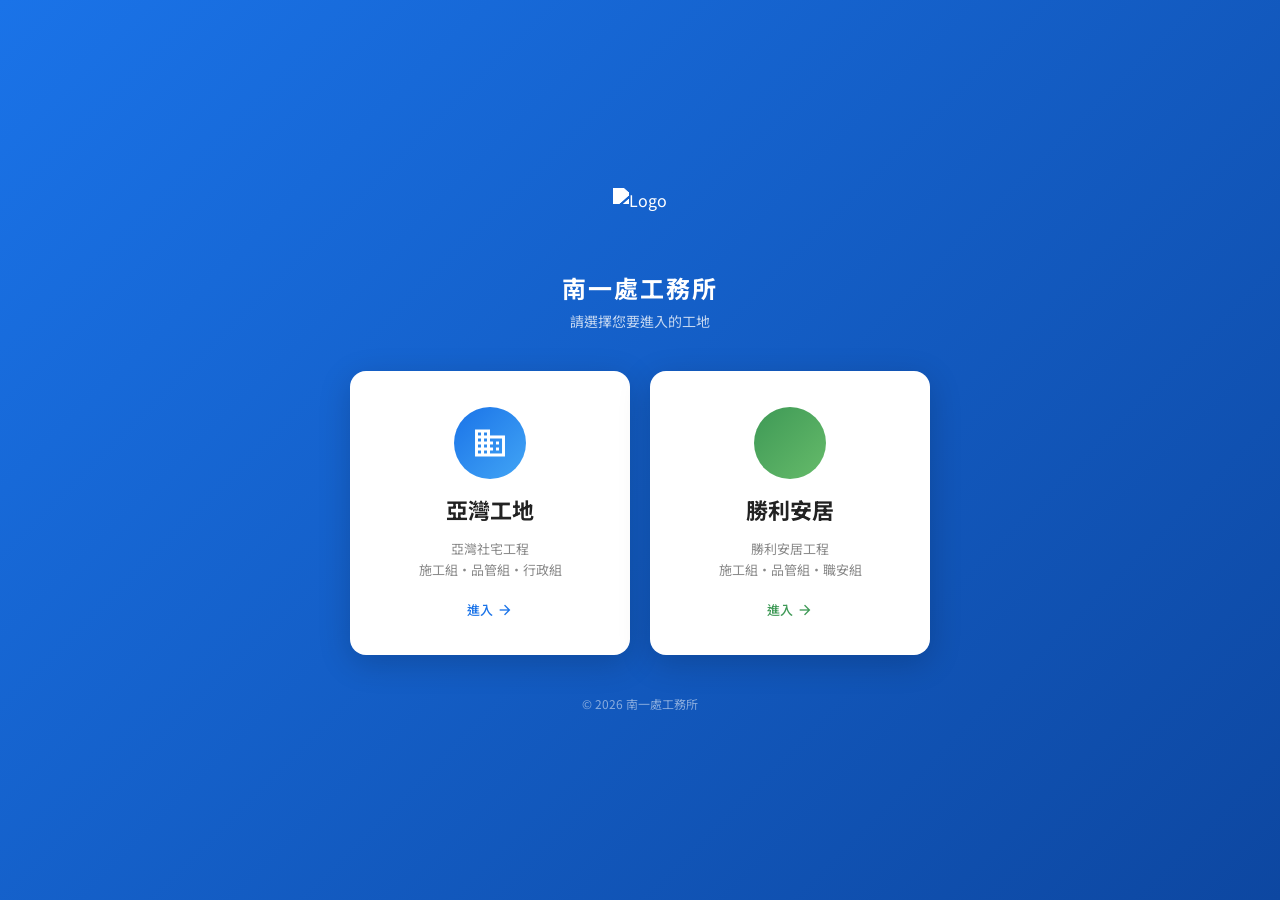
==== index.html.html @ 16f4b0c2 "Add files via upload" ====
<!DOCTYPE html>
<html lang="zh-TW">
<head>
  <meta charset="UTF-8">
  <meta name="viewport" content="width=device-width, initial-scale=1.0">
  <title>南一處工務所</title>
  <link href="https://fonts.googleapis.com/icon?family=Material+Icons" rel="stylesheet">
  <link href="https://fonts.googleapis.com/css2?family=Noto+Sans+TC:wght@400;500;700&display=swap" rel="stylesheet">
  <style>
    * { margin: 0; padding: 0; box-sizing: border-box; font-family: 'Noto Sans TC', sans-serif; }
    body {
      background: linear-gradient(135deg, #1a73e8 0%, #0d47a1 100%);
      min-height: 100vh;
      display: flex;
      flex-direction: column;
      align-items: center;
      justify-content: center;
      padding: 20px;
    }
    .logo-wrap {
      display: flex;
      flex-direction: column;
      align-items: center;
      margin-bottom: 40px;
    }
    .logo-wrap img {
      height: 70px;
      margin-bottom: 12px;
      filter: brightness(0) invert(1);
    }
    .logo-wrap h1 { color: white; font-size: 24px; font-weight: 700; letter-spacing: 2px; }
    .logo-wrap p { color: rgba(255,255,255,0.75); font-size: 14px; margin-top: 6px; }
    .card-container {
      display: flex;
      gap: 20px;
      flex-wrap: wrap;
      justify-content: center;
      width: 100%;
      max-width: 700px;
    }
    .entry-card {
      background: white;
      border-radius: 16px;
      padding: 36px 28px;
      width: 280px;
      text-align: center;
      text-decoration: none;
      color: #333;
      box-shadow: 0 8px 32px rgba(0,0,0,0.18);
      transition: transform 0.25s, box-shadow 0.25s;
      cursor: pointer;
      display: flex;
      flex-direction: column;
      align-items: center;
      gap: 14px;
    }
    .entry-card:hover { transform: translateY(-8px); box-shadow: 0 16px 40px rgba(0,0,0,0.25); }
    .entry-card .icon-wrap {
      width: 72px; height: 72px;
      border-radius: 50%;
      display: flex; align-items: center; justify-content: center;
    }
    .entry-card.yawan .icon-wrap { background: linear-gradient(135deg, #1a73e8, #42a5f5); }
    .entry-card.shengli .icon-wrap { background: linear-gradient(135deg, #3e9956, #66bb6a); }
    .entry-card .icon-wrap i { font-size: 36px; color: white; }
    .entry-card h2 { font-size: 22px; font-weight: 700; color: #222; }
    .entry-card p { font-size: 13px; color: #888; line-height: 1.6; }
    .entry-card .arrow {
      margin-top: 6px; font-size: 13px; font-weight: 500;
      display: flex; align-items: center; gap: 4px;
    }
    .entry-card.yawan .arrow { color: #1a73e8; }
    .entry-card.shengli .arrow { color: #3e9956; }
    .footer { margin-top: 40px; color: rgba(255,255,255,0.5); font-size: 12px; }
    @media (max-width: 600px) {
      .entry-card { width: 100%; max-width: 340px; }
      .logo-wrap h1 { font-size: 20px; }
    }
  </style>
</head>
<body>
  <div class="logo-wrap">
    <img src="https://i.postimg.cc/ZKWfsQD9/Logo-02-0.png" alt="Logo">
    <h1>南一處工務所</h1>
    <p>請選擇您要進入的工地</p>
  </div>
  <div class="card-container">
    <a href="yawan.html" class="entry-card yawan">
      <div class="icon-wrap"><i class="material-icons">domain</i></div>
      <h2>亞灣工地</h2>
      <p>亞灣社宅工程<br>施工組・品管組・行政組</p>
      <div class="arrow"><span>進入</span><i class="material-icons" style="font-size:16px;">arrow_forward</i></div>
    </a>
    <a href="shengli.html" class="entry-card shengli">
      <div class="icon-wrap"><i class="material-icons">apartment</i></div>
      <h2>勝利安居</h2>
      <p>勝利安居工程<br>施工組・品管組・職安組</p>
      <div class="arrow"><span>進入</span><i class="material-icons" style="font-size:16px;">arrow_forward</i></div>
    </a>
  </div>
  <div class="footer">© 2026 南一處工務所</div>
</body>
</html>
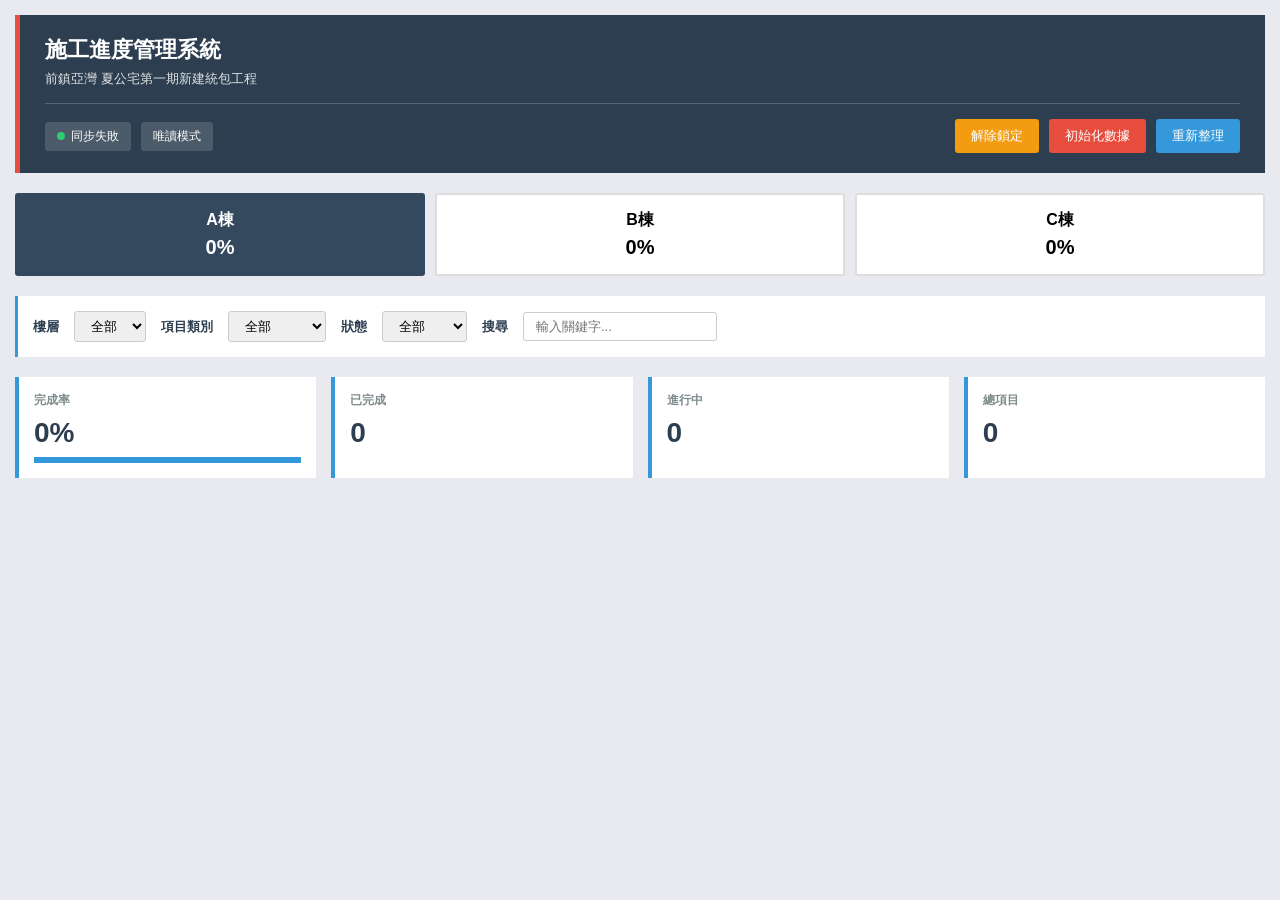
==== commit 49c4f43d: "Update index.html.html" ====
--- a/index.html.html
+++ b/index.html.html
@@ -3,101 +3,1125 @@
 <head>
   <meta charset="UTF-8">
   <meta name="viewport" content="width=device-width, initial-scale=1.0">
-  <title>南一處工務所</title>
-  <link href="https://fonts.googleapis.com/icon?family=Material+Icons" rel="stylesheet">
-  <link href="https://fonts.googleapis.com/css2?family=Noto+Sans+TC:wght@400;500;700&display=swap" rel="stylesheet">
+  <title>施工進度管理系統</title>
   <style>
-    * { margin: 0; padding: 0; box-sizing: border-box; font-family: 'Noto Sans TC', sans-serif; }
+    * {
+      margin: 0;
+      padding: 0;
+      box-sizing: border-box;
+    }
+
     body {
-      background: linear-gradient(135deg, #1a73e8 0%, #0d47a1 100%);
-      min-height: 100vh;
+      font-family: 'Microsoft JhengHei', 'Segoe UI', Arial, sans-serif;
+      background: #e8eaf0;
+      padding: 15px;
+      font-size: 14px;
+    }
+
+    .header {
+      background: #2c3e50;
+      color: white;
+      padding: 20px 25px;
+      margin-bottom: 20px;
+      border-left: 5px solid #e74c3c;
+    }
+
+    .header h1 {
+      font-size: 22px;
+      margin-bottom: 5px;
+      font-weight: 600;
+    }
+
+    .header p {
+      opacity: 0.85;
+      font-size: 13px;
+    }
+
+    .header-controls {
+      display: flex;
+      justify-content: space-between;
+      align-items: center;
+      flex-wrap: wrap;
+      gap: 10px;
+      margin-top: 15px;
+      padding-top: 15px;
+      border-top: 1px solid rgba(255,255,255,0.2);
+    }
+
+    .sync-status {
+      background: rgba(255,255,255,0.15);
+      padding: 6px 12px;
+      border-radius: 3px;
+      font-size: 12px;
+      display: flex;
+      align-items: center;
+      gap: 6px;
+    }
+
+    .sync-indicator {
+      width: 8px;
+      height: 8px;
+      border-radius: 50%;
+      background: #2ecc71;
+    }
+
+    .lock-status {
+      background: rgba(255,255,255,0.15);
+      padding: 6px 12px;
+      border-radius: 3px;
+      font-size: 12px;
+      display: flex;
+      align-items: center;
+      gap: 6px;
+    }
+
+    .btn {
+      padding: 8px 16px;
+      border: none;
+      border-radius: 3px;
+      font-size: 13px;
+      cursor: pointer;
+      transition: all 0.2s;
+      font-weight: 500;
+    }
+
+    .btn-primary {
+      background: #3498db;
+      color: white;
+    }
+
+    .btn-primary:hover {
+      background: #2980b9;
+    }
+
+    .btn-success {
+      background: #27ae60;
+      color: white;
+    }
+
+    .btn-success:hover {
+      background: #229954;
+    }
+
+    .btn-warning {
+      background: #f39c12;
+      color: white;
+    }
+
+    .btn-warning:hover {
+      background: #e67e22;
+    }
+
+    .btn-danger {
+      background: #e74c3c;
+      color: white;
+    }
+
+    .btn-danger:hover {
+      background: #c0392b;
+    }
+
+    .building-tabs {
+      display: grid;
+      grid-template-columns: repeat(3, 1fr);
+      gap: 10px;
+      margin-bottom: 20px;
+    }
+
+    .building-tab {
+      padding: 15px;
+      background: white;
+      border: 2px solid #ddd;
+      border-radius: 3px;
+      text-align: center;
+      cursor: pointer;
+      transition: all 0.2s;
+      font-size: 16px;
+      font-weight: 600;
+    }
+
+    .building-tab:hover {
+      border-color: #3498db;
+    }
+
+    .building-tab.active {
+      background: #34495e;
+      color: white;
+      border-color: #34495e;
+    }
+
+    .building-tab .progress-text {
+      font-size: 20px;
+      margin-top: 5px;
+      font-weight: 700;
+    }
+
+    .controls {
+      background: white;
+      padding: 15px;
+      margin-bottom: 20px;
+      border-left: 3px solid #3498db;
+      display: flex;
+      gap: 15px;
+      flex-wrap: wrap;
+      align-items: center;
+    }
+
+    .controls label {
+      font-weight: 600;
+      color: #2c3e50;
+      font-size: 13px;
+    }
+
+    .controls select, .controls input {
+      padding: 6px 12px;
+      border: 1px solid #ccc;
+      border-radius: 3px;
+      font-size: 13px;
+      outline: none;
+    }
+
+    .controls select:focus, .controls input:focus {
+      border-color: #3498db;
+    }
+
+    .stats-container {
+      display: grid;
+      grid-template-columns: repeat(auto-fit, minmax(180px, 1fr));
+      gap: 15px;
+      margin-bottom: 20px;
+    }
+
+    .stat-card {
+      background: white;
+      padding: 15px;
+      border-left: 4px solid #3498db;
+    }
+
+    .stat-card h3 {
+      color: #7f8c8d;
+      font-size: 12px;
+      margin-bottom: 8px;
+      font-weight: 600;
+      text-transform: uppercase;
+    }
+
+    .stat-card .number {
+      font-size: 28px;
+      font-weight: 700;
+      color: #2c3e50;
+    }
+
+    .progress-bar {
+      width: 100%;
+      height: 6px;
+      background: #ecf0f1;
+      margin-top: 8px;
+      overflow: hidden;
+    }
+
+    .progress-fill {
+      height: 100%;
+      background: #3498db;
+      transition: width 0.3s;
+    }
+
+    .units-grid {
+      display: grid;
+      grid-template-columns: repeat(auto-fill, minmax(320px, 1fr));
+      gap: 15px;
+      margin-bottom: 30px;
+    }
+
+    .unit-card {
+      background: white;
+      padding: 15px;
+      border-left: 4px solid #95a5a6;
+      transition: all 0.2s;
+    }
+
+    .unit-card:hover {
+      box-shadow: 0 2px 8px rgba(0,0,0,0.1);
+    }
+
+    .unit-header {
+      display: flex;
+      justify-content: space-between;
+      align-items: center;
+      margin-bottom: 12px;
+      padding-bottom: 10px;
+      border-bottom: 1px solid #ecf0f1;
+    }
+
+    .unit-title {
+      font-size: 15px;
+      font-weight: 600;
+      color: #2c3e50;
+    }
+
+    .unit-progress {
+      font-size: 18px;
+      font-weight: 700;
+      color: #3498db;
+    }
+
+    .checklist {
+      list-style: none;
+    }
+
+    .checklist li {
+      padding: 10px 0;
+      border-bottom: 1px solid #f5f5f5;
+    }
+
+    .checklist li:last-child {
+      border-bottom: none;
+    }
+
+    .item-row {
       display: flex;
       flex-direction: column;
+      gap: 6px;
+    }
+
+    .item-name {
+      font-weight: 500;
+      color: #34495e;
+      font-size: 13px;
+    }
+
+    .item-controls {
+      display: flex;
+      gap: 6px;
       align-items: center;
-      justify-content: center;
-      padding: 20px;
-    }
-    .logo-wrap {
+    }
+
+    .percentage-select,
+    .inspection-select {
+      flex: 1;
+      padding: 5px 8px;
+      border: 1px solid #ddd;
+      border-radius: 2px;
+      font-size: 12px;
+      font-weight: 600;
+      cursor: pointer;
+      outline: none;
+      transition: all 0.2s;
+      background: white;
+    }
+
+    .percentage-select:focus,
+    .inspection-select:focus {
+      border-color: #3498db;
+    }
+
+    .percentage-select.complete {
+      background: #d4edda;
+      border-color: #28a745;
+      color: #155724;
+    }
+
+    .percentage-select.progress {
+      background: #fff3cd;
+      border-color: #ffc107;
+      color: #856404;
+    }
+
+    .percentage-select.pending {
+      background: #f8d7da;
+      border-color: #dc3545;
+      color: #721c24;
+    }
+
+    .inspection-select.inspected {
+      background: #cfe2ff;
+      border-color: #0d6efd;
+      color: #084298;
+    }
+
+    .inspection-select.not-inspected {
+      background: #f8f9fa;
+      border-color: #adb5bd;
+      color: #6c757d;
+    }
+
+    .percentage-select:disabled,
+    .inspection-select:disabled {
+      opacity: 0.6;
+      cursor: not-allowed;
+    }
+
+    .status-badge {
+      display: inline-block;
+      padding: 3px 10px;
+      border-radius: 2px;
+      font-size: 11px;
+      font-weight: 600;
+      margin-top: 5px;
+      text-transform: uppercase;
+      letter-spacing: 0.5px;
+    }
+
+    .status-complete {
+      background: #28a745;
+      color: white;
+    }
+
+    .status-progress {
+      background: #ffc107;
+      color: #000;
+    }
+
+    .status-pending {
+      background: #dc3545;
+      color: white;
+    }
+
+    .floor-section {
+      margin-bottom: 30px;
+    }
+
+    .floor-title {
+      font-size: 18px;
+      font-weight: 700;
+      color: #2c3e50;
+      margin-bottom: 15px;
+      padding: 12px 15px;
+      background: white;
+      border-left: 5px solid #e74c3c;
+    }
+
+    .last-update {
+      font-size: 10px;
+      color: #95a5a6;
+      margin-top: 5px;
+    }
+
+    .modal {
+      display: none;
+      position: fixed;
+      z-index: 1000;
+      left: 0;
+      top: 0;
+      width: 100%;
+      height: 100%;
+      background-color: rgba(0,0,0,0.6);
+    }
+
+    .modal-content {
+      background-color: white;
+      margin: 10% auto;
+      padding: 25px;
+      width: 90%;
+      max-width: 400px;
+    }
+
+    .modal-header {
       display: flex;
-      flex-direction: column;
       align-items: center;
-      margin-bottom: 40px;
-    }
-    .logo-wrap img {
-      height: 70px;
-      margin-bottom: 12px;
-      filter: brightness(0) invert(1);
-    }
-    .logo-wrap h1 { color: white; font-size: 24px; font-weight: 700; letter-spacing: 2px; }
-    .logo-wrap p { color: rgba(255,255,255,0.75); font-size: 14px; margin-top: 6px; }
-    .card-container {
+      gap: 10px;
+      margin-bottom: 20px;
+      padding-bottom: 15px;
+      border-bottom: 2px solid #e74c3c;
+    }
+
+    .modal-header.success {
+      border-bottom-color: #27ae60;
+      color: #27ae60;
+    }
+
+    .modal-header h2 {
+      font-size: 18px;
+      margin: 0;
+      font-weight: 600;
+    }
+
+    .modal-body {
+      margin-bottom: 20px;
+    }
+
+    .modal-body p {
+      color: #555;
+      margin-bottom: 15px;
+      line-height: 1.6;
+      font-size: 13px;
+    }
+
+    .modal-body input {
+      width: 100%;
+      padding: 10px;
+      border: 1px solid #ddd;
+      border-radius: 3px;
+      font-size: 14px;
+      outline: none;
+    }
+
+    .modal-body input:focus {
+      border-color: #3498db;
+    }
+
+    .modal-footer {
       display: flex;
-      gap: 20px;
-      flex-wrap: wrap;
-      justify-content: center;
-      width: 100%;
-      max-width: 700px;
-    }
-    .entry-card {
-      background: white;
-      border-radius: 16px;
-      padding: 36px 28px;
-      width: 280px;
-      text-align: center;
-      text-decoration: none;
-      color: #333;
-      box-shadow: 0 8px 32px rgba(0,0,0,0.18);
-      transition: transform 0.25s, box-shadow 0.25s;
-      cursor: pointer;
-      display: flex;
-      flex-direction: column;
-      align-items: center;
-      gap: 14px;
-    }
-    .entry-card:hover { transform: translateY(-8px); box-shadow: 0 16px 40px rgba(0,0,0,0.25); }
-    .entry-card .icon-wrap {
-      width: 72px; height: 72px;
-      border-radius: 50%;
-      display: flex; align-items: center; justify-content: center;
-    }
-    .entry-card.yawan .icon-wrap { background: linear-gradient(135deg, #1a73e8, #42a5f5); }
-    .entry-card.shengli .icon-wrap { background: linear-gradient(135deg, #3e9956, #66bb6a); }
-    .entry-card .icon-wrap i { font-size: 36px; color: white; }
-    .entry-card h2 { font-size: 22px; font-weight: 700; color: #222; }
-    .entry-card p { font-size: 13px; color: #888; line-height: 1.6; }
-    .entry-card .arrow {
-      margin-top: 6px; font-size: 13px; font-weight: 500;
-      display: flex; align-items: center; gap: 4px;
-    }
-    .entry-card.yawan .arrow { color: #1a73e8; }
-    .entry-card.shengli .arrow { color: #3e9956; }
-    .footer { margin-top: 40px; color: rgba(255,255,255,0.5); font-size: 12px; }
-    @media (max-width: 600px) {
-      .entry-card { width: 100%; max-width: 340px; }
-      .logo-wrap h1 { font-size: 20px; }
+      gap: 10px;
+      justify-content: flex-end;
+    }
+
+    .error-message {
+      color: #e74c3c;
+      font-size: 13px;
+      margin-top: 10px;
+      display: none;
+      font-weight: 600;
+    }
+
+    @media (max-width: 768px) {
+      .units-grid {
+        grid-template-columns: 1fr;
+      }
+      .building-tabs {
+        grid-template-columns: 1fr;
+      }
+      .item-controls {
+        flex-direction: column;
+      }
+      .percentage-select,
+      .inspection-select {
+        width: 100%;
+      }
     }
   </style>
 </head>
 <body>
-  <div class="logo-wrap">
-    <img src="https://i.postimg.cc/ZKWfsQD9/Logo-02-0.png" alt="Logo">
-    <h1>南一處工務所</h1>
-    <p>請選擇您要進入的工地</p>
+  <div class="header">
+    <h1>施工進度管理系統</h1>
+    <p>前鎮亞灣 夏公宅第一期新建統包工程</p>
+    <div class="header-controls">
+      <div style="display: flex; gap: 10px; align-items: center;">
+        <div class="sync-status">
+          <div class="sync-indicator"></div>
+          <span id="syncStatus">已連線</span>
+        </div>
+        <div class="lock-status">
+          <span id="lockStatus">唯讀模式</span>
+        </div>
+      </div>
+      <div style="display: flex; gap: 10px;">
+        <button class="btn btn-warning" id="unlockBtn" onclick="showUnlockModal()">解除鎖定</button>
+        <button class="btn btn-danger" onclick="showPasswordModal()">初始化數據</button>
+        <button class="btn btn-primary" onclick="refreshData()">重新整理</button>
+      </div>
+    </div>
   </div>
-  <div class="card-container">
-    <a href="yawan.html" class="entry-card yawan">
-      <div class="icon-wrap"><i class="material-icons">domain</i></div>
-      <h2>亞灣工地</h2>
-      <p>亞灣社宅工程<br>施工組・品管組・行政組</p>
-      <div class="arrow"><span>進入</span><i class="material-icons" style="font-size:16px;">arrow_forward</i></div>
-    </a>
-    <a href="shengli.html" class="entry-card shengli">
-      <div class="icon-wrap"><i class="material-icons">apartment</i></div>
-      <h2>勝利安居</h2>
-      <p>勝利安居工程<br>施工組・品管組・職安組</p>
-      <div class="arrow"><span>進入</span><i class="material-icons" style="font-size:16px;">arrow_forward</i></div>
-    </a>
+
+  <!-- 初始化密碼對話框 -->
+  <div id="passwordModal" class="modal">
+    <div class="modal-content">
+      <div class="modal-header">
+        <h2>初始化確認</h2>
+      </div>
+      <div class="modal-body">
+        <p><strong>警告：此操作將清除所有現有數據！</strong></p>
+        <p>請輸入管理員密碼以繼續：</p>
+        <input type="password" id="passwordInput" placeholder="請輸入密碼" onkeypress="handlePasswordKeypress(event)">
+        <div class="error-message" id="errorMessage">密碼錯誤，請重試</div>
+      </div>
+      <div class="modal-footer">
+        <button class="btn btn-primary" onclick="closePasswordModal()">取消</button>
+        <button class="btn btn-danger" onclick="verifyPassword()">確認初始化</button>
+      </div>
+    </div>
   </div>
-  <div class="footer">© 2026 南一處工務所</div>
+
+  <!-- 解鎖對話框 -->
+  <div id="unlockModal" class="modal">
+    <div class="modal-content">
+      <div class="modal-header success">
+        <h2>編輯權限驗證</h2>
+      </div>
+      <div class="modal-body">
+        <p>請輸入編輯密碼以解除鎖定：</p>
+        <input type="password" id="unlockPasswordInput" placeholder="請輸入編輯密碼" onkeypress="handleUnlockKeypress(event)">
+        <div class="error-message" id="unlockErrorMessage">密碼錯誤，請重試</div>
+        <p style="font-size: 11px; color: #7f8c8d; margin-top: 10px;">
+          提示：解鎖後 30 分鐘內可編輯，逾時自動鎖定
+        </p>
+      </div>
+      <div class="modal-footer">
+        <button class="btn btn-primary" onclick="closeUnlockModal()">取消</button>
+        <button class="btn btn-success" onclick="verifyUnlock()">解除鎖定</button>
+      </div>
+    </div>
+  </div>
+
+  <div id="mainContent">
+    <div class="building-tabs">
+      <div class="building-tab active" data-building="A棟" onclick="switchBuilding('A棟')">
+        <div>A棟</div>
+        <div class="progress-text" id="progressA">0%</div>
+      </div>
+      <div class="building-tab" data-building="B棟" onclick="switchBuilding('B棟')">
+        <div>B棟</div>
+        <div class="progress-text" id="progressB">0%</div>
+      </div>
+      <div class="building-tab" data-building="C棟" onclick="switchBuilding('C棟')">
+        <div>C棟</div>
+        <div class="progress-text" id="progressC">0%</div>
+      </div>
+    </div>
+
+    <div class="controls">
+      <label for="floorFilter">樓層</label>
+      <select id="floorFilter" onchange="filterUnits()">
+        <option value="all">全部</option>
+        <option value="RF">RF</option>
+        <option value="14F">14F</option>
+        <option value="13F">13F</option>
+        <option value="12F">12F</option>
+        <option value="11F">11F</option>
+        <option value="10F">10F</option>
+        <option value="9F">9F</option>
+        <option value="8F">8F</option>
+        <option value="7F">7F</option>
+        <option value="6F">6F</option>
+        <option value="5F">5F</option>
+        <option value="4F">4F</option>
+        <option value="3F">3F</option>
+        <option value="2F">2F</option>
+        <option value="1F">1F</option>
+        <option value="B1F">B1F</option>
+      </select>
+
+      <label for="categoryFilter">項目類別</label>
+      <select id="categoryFilter" onchange="filterUnits()">
+        <option value="all">全部</option>
+        <option value="室內泥作">室內泥作</option>
+        <option value="油漆">油漆</option>
+        <option value="輕隔間">輕隔間</option>
+        <option value="防水工程">防水工程</option>
+        <option value="地坪">地坪</option>
+        <option value="門窗">門窗</option>
+        <option value="衛浴">衛浴</option>
+        <option value="外牆泥作">外牆泥作</option>
+        <option value="外牆塗料">外牆塗料</option>
+        <option value="雜項">雜項</option>
+        <option value="清潔">清潔</option>
+      </select>
+
+      <label for="statusFilter">狀態</label>
+      <select id="statusFilter" onchange="filterUnits()">
+        <option value="all">全部</option>
+        <option value="complete">已完成</option>
+        <option value="progress">進行中</option>
+        <option value="pending">未開始</option>
+      </select>
+
+      <label for="searchUnit">搜尋</label>
+      <input type="text" id="searchUnit" placeholder="輸入關鍵字..." onkeyup="filterUnits()">
+    </div>
+
+    <div class="stats-container">
+      <div class="stat-card">
+        <h3>完成率</h3>
+        <div class="number" id="currentProgress">0%</div>
+        <div class="progress-bar">
+          <div class="progress-fill" id="currentProgressBar"></div>
+        </div>
+      </div>
+      <div class="stat-card">
+        <h3>已完成</h3>
+        <div class="number" id="completedItems">0</div>
+      </div>
+      <div class="stat-card">
+        <h3>進行中</h3>
+        <div class="number" id="progressItems">0</div>
+      </div>
+      <div class="stat-card">
+        <h3>總項目</h3>
+        <div class="number" id="totalItems">0</div>
+      </div>
+    </div>
+
+    <div id="unitsContainer"></div>
+  </div>
+
+  <script>
+    // 預設配置
+    const scriptUrl = 'https://script.google.com/macros/s/AKfycbwJejVgtbQUUxJC8sYx2bC1k-nKUFkanrBswL2TSXUdCdCUT5Dn3SQQaulXcaScM7AW1Q/exec';
+    
+    // 管理員密碼（用於初始化）
+    const adminPassword = 'a03751';
+    
+    // 編輯密碼列表（可設定多組）
+    const editPasswords = [
+      'a00001',    // 密碼1
+      'a00002',    // 密碼2
+      'a00003',    // 密碼3
+      'edit123'    // 密碼4
+    ];
+    
+    let allData = [];
+    let currentBuilding = 'A棟';
+    let isUnlocked = false;
+    let unlockTimer = null;
+
+    window.onload = function() {
+      loadData();
+      setInterval(loadData, 30000);
+      checkUnlockStatus();
+    };
+
+    function showPasswordModal() {
+      document.getElementById('passwordModal').style.display = 'block';
+      document.getElementById('passwordInput').value = '';
+      document.getElementById('errorMessage').style.display = 'none';
+      setTimeout(() => {
+        document.getElementById('passwordInput').focus();
+      }, 100);
+    }
+
+    function closePasswordModal() {
+      document.getElementById('passwordModal').style.display = 'none';
+    }
+
+    function handlePasswordKeypress(event) {
+      if (event.key === 'Enter') {
+        verifyPassword();
+      }
+    }
+
+    function verifyPassword() {
+      const inputPassword = document.getElementById('passwordInput').value;
+      
+      if (inputPassword === adminPassword) {
+        closePasswordModal();
+        initializeData();
+      } else {
+        document.getElementById('errorMessage').style.display = 'block';
+        document.getElementById('passwordInput').value = '';
+        document.getElementById('passwordInput').focus();
+      }
+    }
+
+    function showUnlockModal() {
+      if (isUnlocked) {
+        if (confirm('目前已解鎖，是否要重新鎖定？')) {
+          lockSystem();
+        }
+        return;
+      }
+      document.getElementById('unlockModal').style.display = 'block';
+      document.getElementById('unlockPasswordInput').value = '';
+      document.getElementById('unlockErrorMessage').style.display = 'none';
+      setTimeout(() => {
+        document.getElementById('unlockPasswordInput').focus();
+      }, 100);
+    }
+
+    function closeUnlockModal() {
+      document.getElementById('unlockModal').style.display = 'none';
+    }
+
+    function handleUnlockKeypress(event) {
+      if (event.key === 'Enter') {
+        verifyUnlock();
+      }
+    }
+
+    function verifyUnlock() {
+      const inputPassword = document.getElementById('unlockPasswordInput').value;
+      
+      // 檢查是否符合任一組編輯密碼
+      if (editPasswords.includes(inputPassword)) {
+        closeUnlockModal();
+        unlockSystem();
+      } else {
+        document.getElementById('unlockErrorMessage').style.display = 'block';
+        document.getElementById('unlockPasswordInput').value = '';
+        document.getElementById('unlockPasswordInput').focus();
+      }
+    }
+
+    function unlockSystem() {
+      isUnlocked = true;
+      const unlockTime = new Date().getTime();
+      localStorage.setItem('constructionUnlockTime', unlockTime);
+      
+      document.getElementById('lockStatus').textContent = '編輯模式';
+      document.getElementById('unlockBtn').textContent = '鎖定系統';
+      document.getElementById('unlockBtn').className = 'btn btn-danger';
+      
+      renderCurrentBuilding();
+      
+      if (unlockTimer) clearTimeout(unlockTimer);
+      unlockTimer = setTimeout(() => {
+        lockSystem();
+        alert('編輯時間已到，系統已自動鎖定');
+      }, 30 * 60 * 1000);
+    }
+
+    function lockSystem() {
+      isUnlocked = false;
+      localStorage.removeItem('constructionUnlockTime');
+      
+      document.getElementById('lockStatus').textContent = '唯讀模式';
+      document.getElementById('unlockBtn').textContent = '解除鎖定';
+      document.getElementById('unlockBtn').className = 'btn btn-warning';
+      
+      renderCurrentBuilding();
+      
+      if (unlockTimer) {
+        clearTimeout(unlockTimer);
+        unlockTimer = null;
+      }
+    }
+
+    function checkUnlockStatus() {
+      const unlockTime = localStorage.getItem('constructionUnlockTime');
+      if (unlockTime) {
+        const now = new Date().getTime();
+        const elapsed = now - parseInt(unlockTime);
+        if (elapsed < 30 * 60 * 1000) {
+          isUnlocked = true;
+          document.getElementById('lockStatus').textContent = '編輯模式';
+          document.getElementById('unlockBtn').textContent = '鎖定系統';
+          document.getElementById('unlockBtn').className = 'btn btn-danger';
+          
+          const remaining = 30 * 60 * 1000 - elapsed;
+          unlockTimer = setTimeout(() => {
+            lockSystem();
+            alert('編輯時間已到，系統已自動鎖定');
+          }, remaining);
+        } else {
+          lockSystem();
+        }
+      }
+    }
+
+    async function loadData() {
+      try {
+        document.getElementById('syncStatus').textContent = '同步中...';
+        
+        const response = await fetch(scriptUrl);
+        const result = await response.json();
+        
+        if (result.success) {
+          allData = result.data;
+          updateBuildingProgress();
+          renderCurrentBuilding();
+          document.getElementById('syncStatus').textContent = '已同步 ' + new Date().toLocaleTimeString();
+        }
+      } catch (error) {
+        console.error('載入錯誤:', error);
+        document.getElementById('syncStatus').textContent = '同步失敗';
+      }
+    }
+
+    async function initializeData() {
+      try {
+        document.getElementById('syncStatus').textContent = '初始化中...';
+        
+        const response = await fetch(scriptUrl, {
+          method: 'POST',
+          body: JSON.stringify({ action: 'initialize' })
+        });
+        
+        const result = await response.json();
+        if (result.success) {
+          alert('初始化成功：' + result.message);
+          loadData();
+        } else {
+          alert('初始化失敗：' + result.error);
+        }
+      } catch (error) {
+        alert('初始化失敗：' + error);
+      }
+    }
+
+    function switchBuilding(building) {
+      currentBuilding = building;
+      document.querySelectorAll('.building-tab').forEach(tab => {
+        tab.classList.remove('active');
+      });
+      document.querySelector(`[data-building="${building}"]`).classList.add('active');
+      renderCurrentBuilding();
+    }
+
+    function updateBuildingProgress() {
+      ['A棟', 'B棟', 'C棟'].forEach(building => {
+        const buildingData = allData.filter(d => d['棟別'] === building);
+        const total = buildingData.reduce((sum, item) => {
+          return sum + (parseFloat(item['完成百分比']) || 0);
+        }, 0);
+        const avg = buildingData.length > 0 ? Math.round(total / buildingData.length) : 0;
+        
+        const id = building.charAt(0);
+        document.getElementById(`progress${id}`).textContent = avg + '%';
+      });
+    }
+
+    function getPercentageClass(percentage) {
+      if (percentage === 100) return 'complete';
+      if (percentage > 0) return 'progress';
+      return 'pending';
+    }
+
+    function getInspectionClass(inspectionStatus) {
+      if (inspectionStatus && inspectionStatus.includes('已查驗')) return 'inspected';
+      return 'not-inspected';
+    }
+
+    function renderCurrentBuilding() {
+      const floorFilter = document.getElementById('floorFilter').value;
+      const categoryFilter = document.getElementById('categoryFilter').value;
+      const statusFilter = document.getElementById('statusFilter').value;
+      
+      let filteredData = allData.filter(d => d['棟別'] === currentBuilding);
+      
+      if (floorFilter !== 'all') {
+        filteredData = filteredData.filter(d => d['樓層'] === floorFilter);
+      }
+      
+      if (categoryFilter !== 'all') {
+        filteredData = filteredData.filter(d => d['項目類別'] === categoryFilter);
+      }
+
+      const groupedByFloor = {};
+      filteredData.forEach(item => {
+        const floor = item['樓層'];
+        if (!groupedByFloor[floor]) groupedByFloor[floor] = {};
+        
+        const category = item['項目類別'];
+        if (!groupedByFloor[floor][category]) groupedByFloor[floor][category] = [];
+        
+        groupedByFloor[floor][category].push(item);
+      });
+
+      const container = document.getElementById('unitsContainer');
+      container.innerHTML = '';
+
+      const floors = ['RF', '14F', '13F', '12F', '11F', '10F', '9F', '8F', '7F', '6F', '5F', '4F', '3F', '2F', '1F', 'B1F'];
+      
+      floors.forEach(floor => {
+        if (!groupedByFloor[floor]) return;
+
+        const floorSection = document.createElement('div');
+        floorSection.className = 'floor-section';
+        floorSection.innerHTML = `<div class="floor-title">${floor}</div>`;
+
+        const unitsGrid = document.createElement('div');
+        unitsGrid.className = 'units-grid';
+
+        Object.keys(groupedByFloor[floor]).forEach(category => {
+          const items = groupedByFloor[floor][category];
+          const totalPercentage = items.reduce((sum, item) => sum + parseFloat(item['完成百分比'] || 0), 0);
+          const avgProgress = Math.round(totalPercentage / items.length);
+          const status = avgProgress === 100 ? 'complete' : avgProgress > 0 ? 'progress' : 'pending';
+          
+          if (statusFilter !== 'all' && status !== statusFilter) return;
+
+          const statusClass = `status-${status}`;
+          const statusText = status === 'complete' ? '已完成' : status === 'progress' ? '進行中' : '未開始';
+
+          const unitCard = document.createElement('div');
+          unitCard.className = 'unit-card';
+          unitCard.dataset.floor = floor;
+          unitCard.dataset.status = status;
+          unitCard.dataset.category = category;
+
+          let checklistHtml = '';
+          items.forEach((item, i) => {
+            const percentage = parseFloat(item['完成百分比']) || 0;
+            const percentClass = getPercentageClass(percentage);
+            const inspectionStatus = item['查驗狀態'] || '';
+            const inspectionClass = getInspectionClass(inspectionStatus);
+            const inspectionValue = inspectionStatus.includes('已查驗') ? 'inspected' : 'not-inspected';
+            
+            const selectId = `select-${floor}-${category}-${i}`;
+            const inspectionId = `inspection-${floor}-${category}-${i}`;
+            
+            const itemName = item['項目名稱'];
+            const disabled = !isUnlocked ? 'disabled' : '';
+            
+            checklistHtml += `
+              <li>
+                <div class="item-row">
+                  <div class="item-name">${itemName}</div>
+                  <div class="item-controls">
+                    <select id="${selectId}" 
+                      class="percentage-select ${percentClass}"
+                      onchange="updateItemPercentage('${currentBuilding}', '${floor}', '${itemName}', this.value)"
+                      ${disabled}>
+                      <option value="0" ${percentage === 0 ? 'selected' : ''}>0%</option>
+                      <option value="20" ${percentage === 20 ? 'selected' : ''}>20%</option>
+                      <option value="40" ${percentage === 40 ? 'selected' : ''}>40%</option>
+                      <option value="60" ${percentage === 60 ? 'selected' : ''}>60%</option>
+                      <option value="80" ${percentage === 80 ? 'selected' : ''}>80%</option>
+                      <option value="100" ${percentage === 100 ? 'selected' : ''}>100%</option>
+                    </select>
+                    <select id="${inspectionId}"
+                      class="inspection-select ${inspectionClass}"
+                      onchange="updateInspectionStatus('${currentBuilding}', '${floor}', '${itemName}', this.value)"
+                      ${disabled}>
+                      <option value="not-inspected" ${inspectionValue === 'not-inspected' ? 'selected' : ''}>未查驗</option>
+                      <option value="inspected" ${inspectionValue === 'inspected' ? 'selected' : ''}>已查驗</option>
+                    </select>
+                  </div>
+                </div>
+              </li>
+            `;
+          });
+
+          const lastUpdate = items[0]['更新時間'] || '';
+
+          unitCard.innerHTML = `
+            <div class="unit-header">
+              <div>
+                <div class="unit-title">${category}</div>
+                <span class="status-badge ${statusClass}">${statusText}</span>
+                ${lastUpdate ? `<div class="last-update">${lastUpdate}</div>` : ''}
+              </div>
+              <div class="unit-progress">${avgProgress}%</div>
+            </div>
+            <ul class="checklist">
+              ${checklistHtml}
+            </ul>
+            <div class="progress-bar">
+              <div class="progress-fill" style="width: ${avgProgress}%"></div>
+            </div>
+          `;
+
+          unitsGrid.appendChild(unitCard);
+        });
+
+        floorSection.appendChild(unitsGrid);
+        container.appendChild(floorSection);
+      });
+
+      updateStats(filteredData);
+    }
+
+    async function updateItemPercentage(building, floor, itemName, percentage) {
+      if (!isUnlocked) {
+        alert('系統已鎖定，請先解除鎖定才能編輯');
+        renderCurrentBuilding();
+        return;
+      }
+
+      try {
+        const percentValue = parseInt(percentage);
+        
+        const response = await fetch(scriptUrl, {
+          method: 'POST',
+          body: JSON.stringify({
+            action: 'update',
+            building: building,
+            floor: floor,
+            itemName: itemName,
+            percentage: percentValue
+          })
+        });
+        
+        const result = await response.json();
+        
+        if (result.success) {
+          const item = allData.find(d => 
+            d['棟別'] === building && 
+            d['樓層'] === floor && 
+            d['項目名稱'] === itemName
+          );
+          if (item) {
+            item['完成百分比'] = percentValue;
+            item['更新時間'] = new Date().toLocaleString('zh-TW');
+          }
+          updateBuildingProgress();
+          renderCurrentBuilding();
+        } else {
+          alert('更新失敗：' + result.error);
+        }
+      } catch (error) {
+        console.error('更新錯誤:', error);
+        alert('更新失敗：' + error);
+      }
+    }
+
+    async function updateInspectionStatus(building, floor, itemName, status) {
+      if (!isUnlocked) {
+        alert('系統已鎖定，請先解除鎖定才能編輯');
+        renderCurrentBuilding();
+        return;
+      }
+
+      try {
+        const inspectionStatus = status === 'inspected' ? '已查驗' : '';
+        
+        const response = await fetch(scriptUrl, {
+          method: 'POST',
+          body: JSON.stringify({
+            action: 'updateRemark',
+            building: building,
+            floor: floor,
+            itemName: itemName,
+            remark: inspectionStatus
+          })
+        });
+        
+        const result = await response.json();
+        
+        if (result.success) {
+          const item = allData.find(d => 
+            d['棟別'] === building && 
+            d['樓層'] === floor && 
+            d['項目名稱'] === itemName
+          );
+          if (item) {
+            item['查驗狀態'] = inspectionStatus;
+            item['更新時間'] = new Date().toLocaleString('zh-TW');
+          }
+          renderCurrentBuilding();
+        } else {
+          alert('更新查驗狀態失敗：' + result.error);
+        }
+      } catch (error) {
+        console.error('更新查驗狀態錯誤:', error);
+        alert('更新查驗狀態失敗：' + error);
+      }
+    }
+
+    function updateStats(data) {
+      const completed = data.filter(item => parseFloat(item['完成百分比']) === 100).length;
+      const progress = data.filter(item => {
+        const p = parseFloat(item['完成百分比']);
+        return p > 0 && p < 100;
+      }).length;
+
+      const total = data.reduce((sum, item) => sum + parseFloat(item['完成百分比'] || 0), 0);
+      const avg = data.length > 0 ? Math.round(total / data.length) : 0;
+
+      document.getElementById('currentProgress').textContent = avg + '%';
+      document.getElementById('currentProgressBar').style.width = avg + '%';
+      document.getElementById('completedItems').textContent = completed;
+      document.getElementById('progressItems').textContent = progress;
+      document.getElementById('totalItems').textContent = data.length;
+    }
+
+    function filterUnits() {
+      renderCurrentBuilding();
+    }
+
+    function refreshData() {
+      loadData();
+    }
+
+    window.onclick = function(event) {
+      const passwordModal = document.getElementById('passwordModal');
+      const unlockModal = document.getElementById('unlockModal');
+      if (event.target === passwordModal) {
+        closePasswordModal();
+      }
+      if (event.target === unlockModal) {
+        closeUnlockModal();
+      }
+    }
+  </script>
 </body>
-</html>+</html>
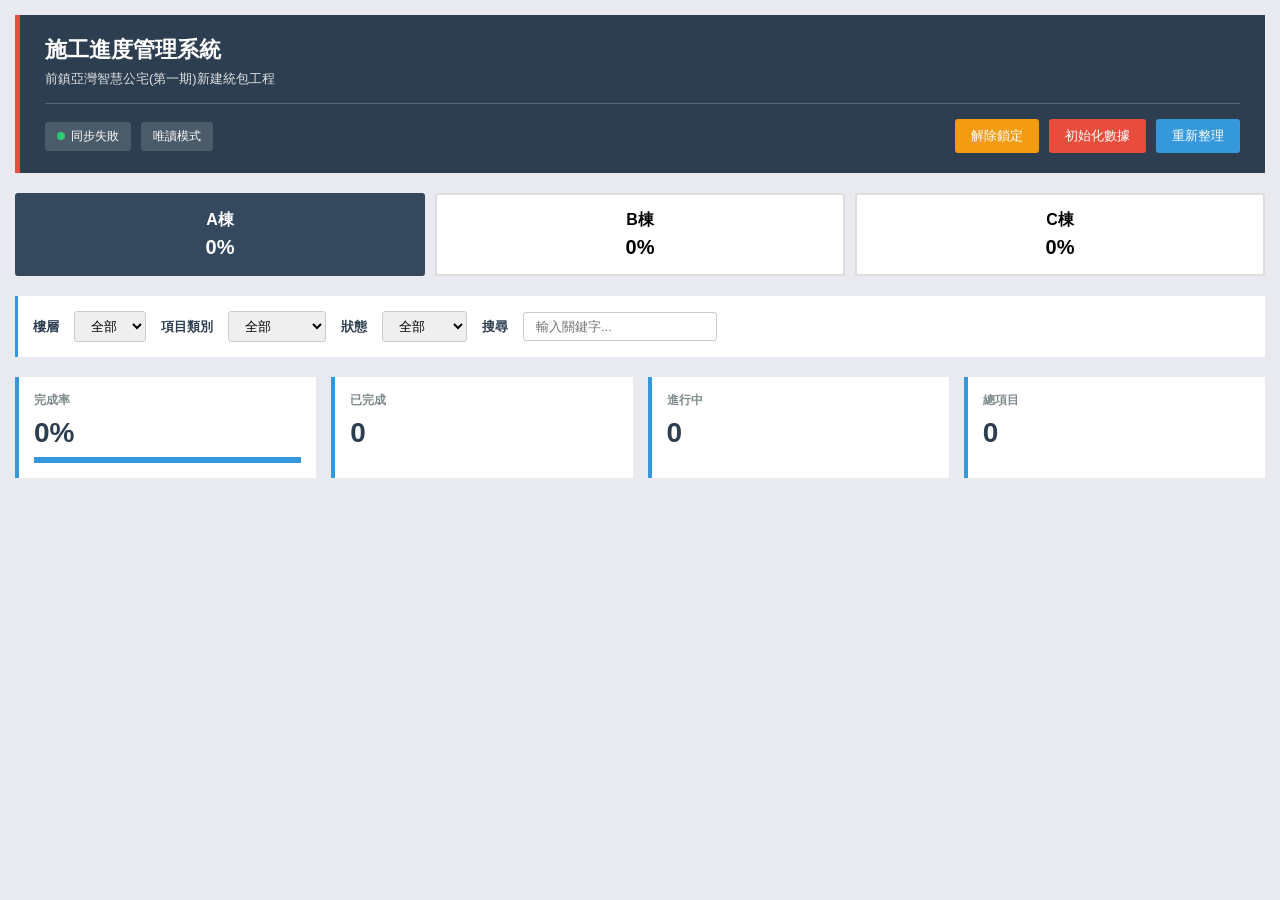
==== commit 0e51ccc1: "Update index.html.html" ====
--- a/index.html.html
+++ b/index.html.html
@@ -3,7 +3,7 @@
 <head>
   <meta charset="UTF-8">
   <meta name="viewport" content="width=device-width, initial-scale=1.0">
-  <title>施工進度管理系統</title>
+  <title>工一處-亞灣工務所 製</title>
   <style>
     * {
       margin: 0;
@@ -494,7 +494,7 @@
 <body>
   <div class="header">
     <h1>施工進度管理系統</h1>
-    <p>前鎮亞灣 夏公宅第一期新建統包工程</p>
+    <p>前鎮亞灣智慧公宅(第一期)新建統包工程</p>
     <div class="header-controls">
       <div style="display: flex; gap: 10px; align-items: center;">
         <div class="sync-status">
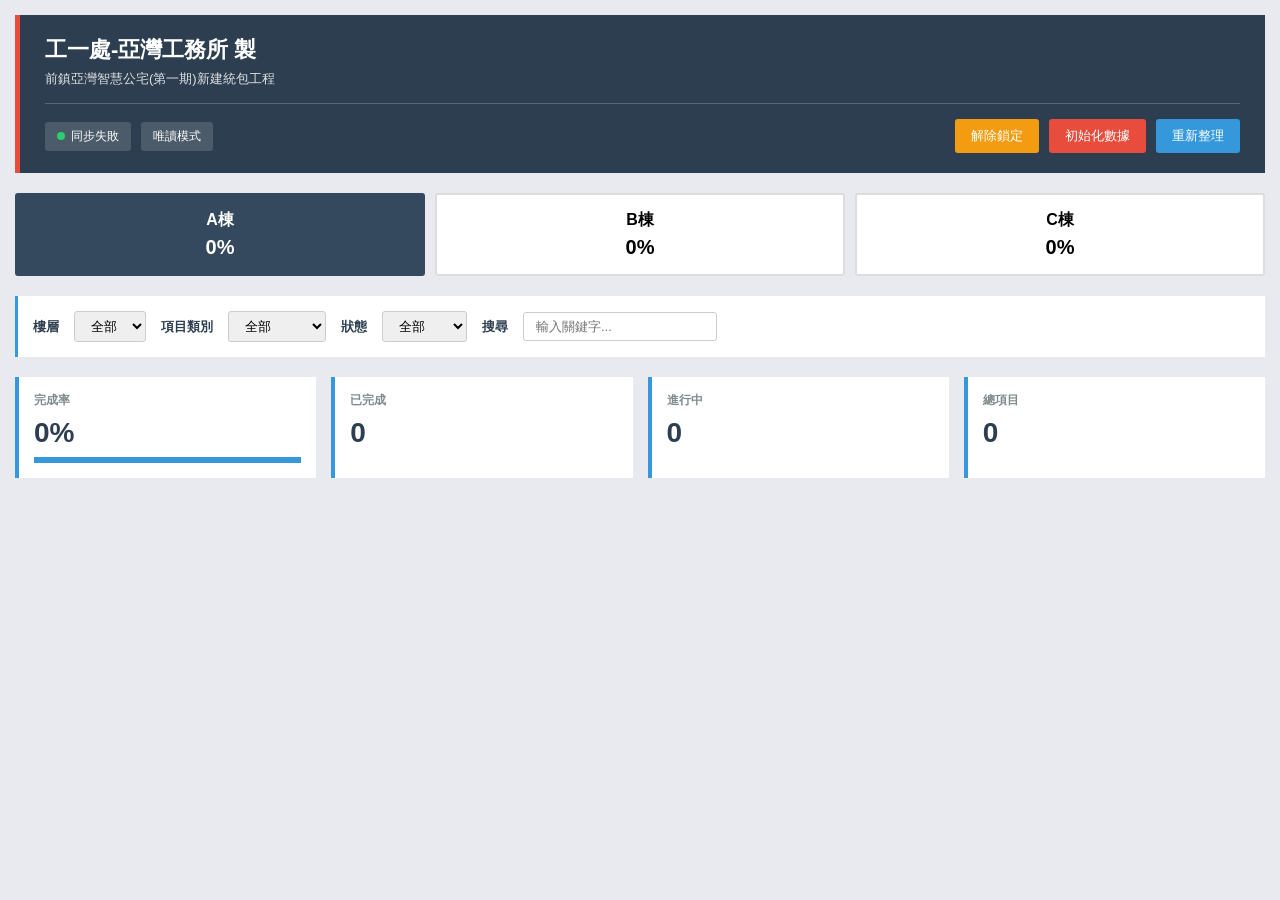
==== commit 7a136a08: "Update index.html.html" ====
--- a/index.html.html
+++ b/index.html.html
@@ -3,7 +3,7 @@
 <head>
   <meta charset="UTF-8">
   <meta name="viewport" content="width=device-width, initial-scale=1.0">
-  <title>工一處-亞灣工務所 製</title>
+  <title>施工管理系統</title>
   <style>
     * {
       margin: 0;
@@ -493,7 +493,7 @@
 </head>
 <body>
   <div class="header">
-    <h1>施工進度管理系統</h1>
+    <h1>工一處-亞灣工務所 製</h1>
     <p>前鎮亞灣智慧公宅(第一期)新建統包工程</p>
     <div class="header-controls">
       <div style="display: flex; gap: 10px; align-items: center;">
